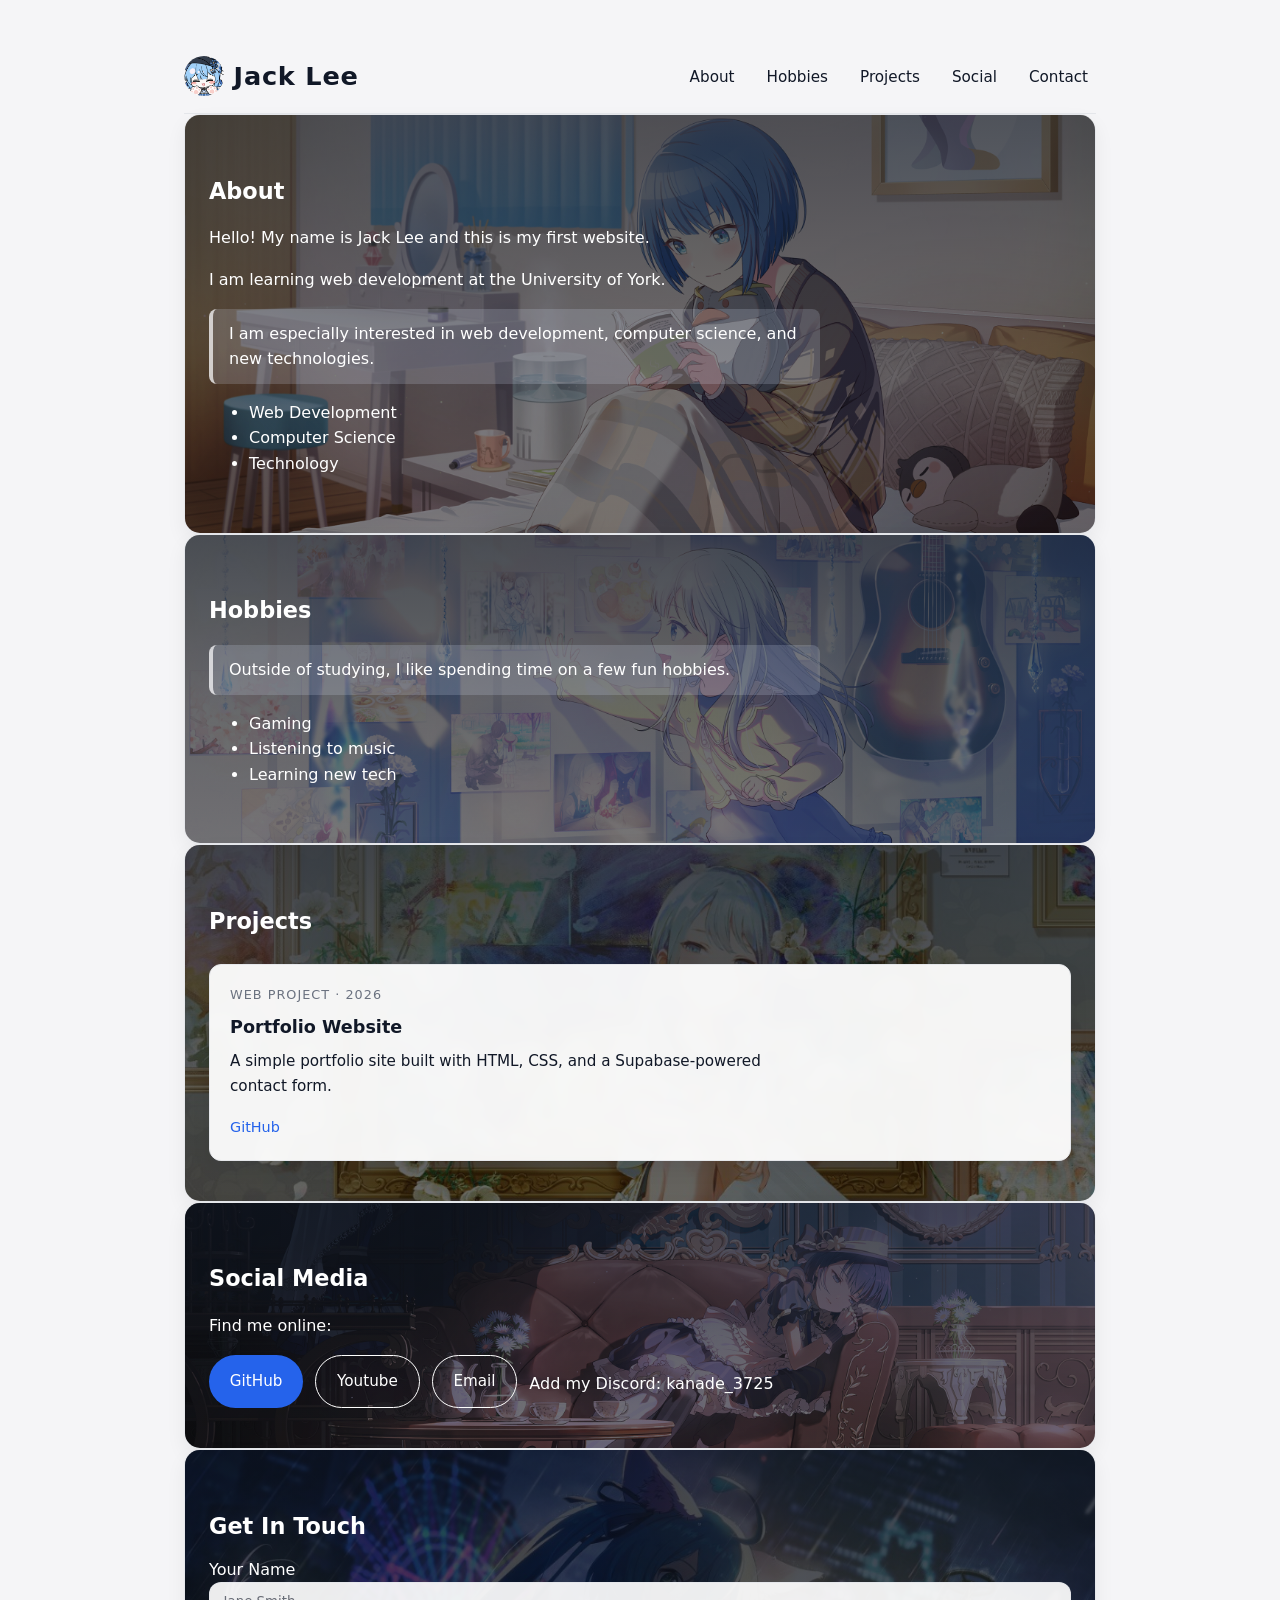
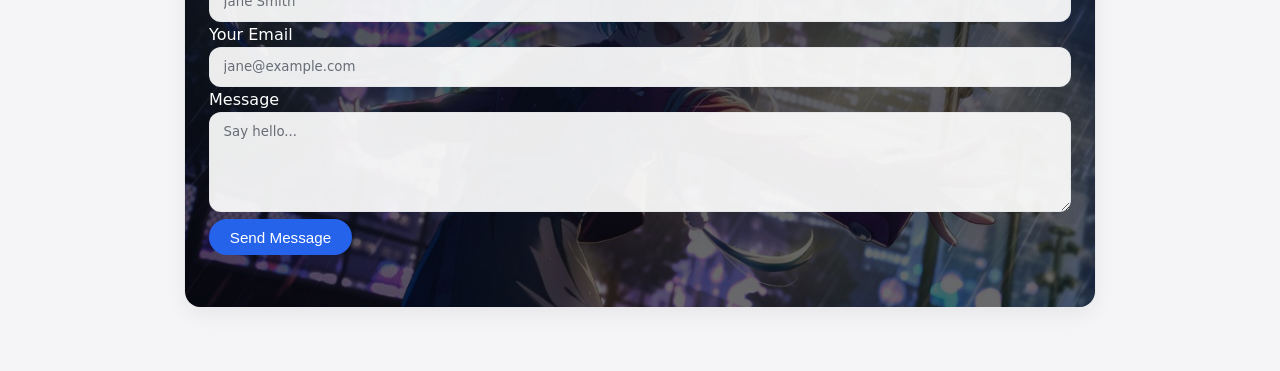
==== index.html @ 997be336 "Update social media links in index.html" ====
<!DOCTYPE html>
<html lang="en">
  <head>
    <meta charset="UTF-8">
    <meta name="viewport" content="width=device-width, initial-scale=1.0">
    <title>My First Website</title>
    <link rel="stylesheet" href="styles.css">
  </head>
  <body>
    <div class="page-wrap">
      <header>
        <div class="site-title">
          <img class="site-icon" src="assets/icon.gif" alt="" aria-hidden="true" />
          <span>Jack Lee</span>
        </div>
        <nav>
          <ul>
            <li><a href="#about">About</a></li>
            <li><a href="#hobbies">Hobbies</a></li>
            <li><a href="#projects">Projects</a></li>
            <li><a href="#social">Social</a></li>
            <li><a href="#contact">Contact</a></li>
          </ul>
        </nav>
      </header>

      <main>
        <section id="about" class="section-bg" style="--section-bg-image: url('assets/haru.png');">
          <h2>About</h2>
          <p>Hello! My name is Jack Lee and this is my first website.</p>
          <p>I am learning web development at the University of York.</p>
          <p class="highlight">
            I am especially interested in web development, computer science, and new
            technologies.
          </p>
          <ul>
            <li>Web Development</li>
            <li>Computer Science</li>
            <li>Technology</li>
          </ul>
        </section>

        <section
          id="hobbies"
          class="section-bg"
          style="--section-bg-image: url('assets/kanade2.png'); --section-bg-brightness: 0.5; --section-overlay-opacity: 0.9;"
        >
          <h2>Hobbies</h2>
          <p class="highlight">Outside of studying, I like spending time on a few fun hobbies.</p>
          <ul>
            <li>Gaming</li>
            <li>Listening to music</li>
            <li>Learning new tech</li>
          </ul>
        </section>

        <section
          id="projects"
          class="section-bg"
          style="--section-bg-image: url('assets/kanade.png'); --section-bg-brightness: 0.45; --section-overlay-opacity: 0.95;"
        >
          <h2>Projects</h2>
          <div class="projects-grid">
            <article class="project-card">
              <div class="project-meta">Web Project · 2026</div>
              <h3>Portfolio Website</h3>
              <p>A simple portfolio site built with HTML, CSS, and a Supabase-powered contact form.</p>
              <div class="project-links">
                <a href="https://github.com/" target="_blank" rel="noopener noreferrer">GitHub</a>
              </div>
            </article>
          </div>
        </section>

        <section
          id="social"
          class="section-bg"
          style="--section-bg-image: url('assets/haru2.png'); --section-bg-brightness: 0.5; --section-overlay-opacity: 0.92;"
        >
          <h2>Social Media</h2>
          <p>Find me online:</p>
          <div class="social-links">
            <a class="button" href="https://github.com/j0k3rl1f3" target="_blank" rel="noopener noreferrer">GitHub</a>
            <a class="button button-outline" href="https://www.youtube.com/@knd_3725" target="_blank" rel="noopener noreferrer">Youtube</a>
            <a class="button button-outline" href="pxjamigo@gmail.com">Email</a>
            <p>Add my Discord: kanade_3725</p>
          </div>
        </section>

        <section
          id="contact"
          class="section-bg"
          style="--section-bg-image: url('assets/miku.png'); --section-bg-brightness: 0.45; --section-overlay-opacity: 0.95;"
        >
          <h2>Get In Touch</h2>
          <form id="contact-form">
            <div>
              <label for="name">Your Name</label>
              <input
                type="text"
                id="name"
                name="name"
                required
                placeholder="Jane Smith"
              />
            </div>
            <div>
              <label for="email">Your Email</label>
              <input
                type="email"
                id="email"
                name="email"
                required
                placeholder="jane@example.com"
              />
            </div>
            <div>
              <label for="message">Message</label>
              <textarea
                id="message"
                name="message"
                required
                placeholder="Say hello..."
                rows="5"
              ></textarea>
            </div>
            <button type="submit" id="submit-btn" class="button">Send Message</button>
            <p id="form-status"></p>
          </form>
        </section>
      </main>
    </div>

    <script>
  // ── Supabase config ─────────────────────────────────────────────
  // Replace these two values with YOUR project URL and anon key
  const SUPABASE_URL  = "https://qmfwuvzpkdtvdikavcmo.supabase.co";
  const SUPABASE_ANON = "eyJhbGciOiJIUzI1NiIsInR5cCI6IkpXVCJ9.eyJpc3MiOiJzdXBhYmFzZSIsInJlZiI6InFtZnd1dnpwa2R0dmRpa2F2Y21vIiwicm9sZSI6ImFub24iLCJpYXQiOjE3NzMwNjUxMDQsImV4cCI6MjA4ODY0MTEwNH0.dmQO3vud6X8jx8vYKOpXCdBnJKiiyB5CDtSCe9odY6E";
 
  // ── Form submission handler ──────────────────────────────────────
  document.getElementById("contact-form")
    .addEventListener("submit", async function (event) {
 
      // Prevent the default browser form submission (page reload)
      event.preventDefault();
 
      // Grab the form values
      const name    = document.getElementById("name").value.trim();
      const email   = document.getElementById("email").value.trim();
      const message = document.getElementById("message").value.trim();
      const btn     = document.getElementById("submit-btn");
      const status  = document.getElementById("form-status");
 
      // Disable the button while we send (prevents double-submit)
      btn.disabled = true;
      btn.textContent = "Sending...";
      status.textContent = "";
 
      try {
        // Call the Supabase REST API to insert a row
        const response = await fetch(
          `${SUPABASE_URL}/rest/v1/contact_messages`,
          {
            method: "POST",
            headers: {
              "Content-Type": "application/json",
              "apikey":        SUPABASE_ANON,
              "Authorization": `Bearer ${SUPABASE_ANON}`,
              "Prefer":        "return=minimal"
            },
            body: JSON.stringify({ name, email, message })
          }
        );
 
        if (response.ok) {
          // Success — show confirmation and reset the form
          status.textContent = "✓ Message sent! I will be in touch soon.";
          status.style.color = "#1A7A4A";
          event.target.reset();
        } else {
          // Supabase returned an error — log it for debugging
          const err = await response.json();
          console.error("Supabase error:", err);
          status.textContent = "Something went wrong. Please try again.";
          status.style.color = "#DC2626";
        }
 
      } catch (networkError) {
        // Network/connectivity problem
        console.error("Network error:", networkError);
        status.textContent = "Could not connect. Check your internet connection.";
        status.style.color = "#DC2626";
      } finally {
        // Always re-enable the button
        btn.disabled = false;
        btn.textContent = "Send Message";
      }
    });
    </script>
  </body>
</html>
---- styles.css ----
:root {
  --bg: #f5f5f7; /* page background */
  --text: #111827; /* main body text */
  --accent: #2563eb; /* buttons, links, borders */
  --accent-soft: #dbeafe; /* subtle panel background */
  --font-base: system-ui, -apple-system, BlinkMacSystemFont,
  "Segoe UI", sans-serif;
}
html {
  scroll-behavior: smooth;
}
* {
  box-sizing: border-box;
}
body {
  margin: 0;
  padding: 0;
  font-family: var(--font-base);
  color: var(--text);
  background: var(--bg);
  line-height: 1.6;
}
.hero {
  position: relative;
  margin: 0 -1.5rem 2.5rem;
  border-radius: 1rem;
  overflow: hidden;
  min-height: 260px;
  color: #ffffff;
}

.hero::before {
  content: "";
  position: absolute;
  inset: 0;
  background-image: url("assets/c__Users_jackw_OneDrive_Documents_IYO_knd3725_card_normal.png");
  background-size: cover;
  background-position: center;
  filter: brightness(0.55);
}

.hero-inner {
  position: relative;
  padding: 2.5rem 2rem;
  max-width: 520px;
}

.hero-title {
  font-size: 1.9rem;
  margin: 0 0 0.5rem;
}

.hero-subtitle {
  margin: 0 0 1.25rem;
  font-size: 1rem;
  opacity: 0.95;
}

.hero-actions {
  display: flex;
  flex-wrap: wrap;
  gap: 0.75rem;
}
.page-wrap {
  max-width: 960px;
  margin: 0 auto;
  padding: 2rem 1.5rem 4rem;
}
header {
  padding: 1.5rem 0 1rem;
  display: flex;
  justify-content: space-between;
  align-items: center;
  border-bottom: 1px solid #e5e7eb;
}
.site-title {
  display: flex;
  align-items: center;
  gap: 0.6rem;
  font-size: 1.6rem;
  font-weight: 700;
  letter-spacing: 0.03em;
}

.site-icon {
  width: 40px;
  height: 40px;
  border-radius: 999px;
  object-fit: cover;
  flex: 0 0 auto;
}
nav ul {
  list-style: none;
  display: flex;
  gap: 1rem;
  margin: 0;
  padding: 0;
}
nav a {
  text-decoration: none;
  color: var(--text);
  font-size: 0.95rem;
  padding: 0.25rem 0.5rem;
  border-radius: 999px;
  transition: background 0.2s, color 0.2s;
}
nav a:hover,
nav a:focus {
  background: var(--accent-soft);
  color: var(--accent);
}

section {
  padding: 2.5rem 0;
  border-bottom: 1px solid #e5e7eb;
}

section[id] {
  scroll-margin-top: 1.25rem;
}

section:last-of-type {
  border-bottom: none;
}

/* Section background blocks (one image per section) */
.section-bg {
  position: relative;
  border-radius: 1rem;
  overflow: hidden;
  padding: 2.5rem 1.5rem;
  background: #ffffff;
  border: 1px solid #e5e7eb;
  box-shadow: 0 8px 20px rgba(15, 23, 42, 0.06);
}

.section-bg::before {
  content: "";
  position: absolute;
  inset: 0;
  background-image: var(--section-bg-image, none);
  background-size: cover;
  background-position: center;
  filter: brightness(var(--section-bg-brightness, 0.55));
  transform: scale(1.02);
}

.section-bg::after {
  content: "";
  position: absolute;
  inset: 0;
  background: linear-gradient(
    180deg,
    rgba(17, 24, 39, 0.55) 0%,
    rgba(17, 24, 39, 0.25) 55%,
    rgba(17, 24, 39, 0.1) 100%
  );
  opacity: var(--section-overlay-opacity, 0.9);
}

.section-bg > * {
  position: relative;
  z-index: 1;
}

.section-bg h2,
.section-bg p,
.section-bg li,
.section-bg label {
  color: #ffffff;
}

.section-bg input,
.section-bg textarea {
  width: 100%;
  padding: 0.7rem 0.85rem;
  border-radius: 0.75rem;
  border: 1px solid rgba(229, 231, 235, 0.9);
  background: rgba(255, 255, 255, 0.92);
  color: var(--text);
  font-family: inherit;
}

.section-bg textarea {
  resize: vertical;
}

.section-bg input::placeholder,
.section-bg textarea::placeholder {
  color: rgba(17, 24, 39, 0.6);
}

.section-bg #form-status {
  margin-top: 0.75rem;
}

.section-bg .highlight {
  background: rgba(219, 234, 254, 0.18);
  border-left-color: rgba(255, 255, 255, 0.7);
}

.section-bg .project-card,
.section-bg .project-card h3,
.section-bg .project-card p,
.section-bg .project-card li {
  color: var(--text);
}

.section-bg .project-card {
  background: rgba(255, 255, 255, 0.95);
  backdrop-filter: blur(6px);
}

.section-bg .project-card .project-meta {
  color: #6b7280;
}

.section-bg .project-card .project-links a {
  color: var(--accent);
}

.button.button-outline {
  background: transparent;
  border: 1px solid currentColor;
  color: #ffffff;
  box-shadow: none;
}

.button.button-outline:hover,
.button.button-outline:focus-visible {
  background: rgba(255, 255, 255, 0.12);
  box-shadow: none;
}

.social-links {
  display: flex;
  flex-wrap: wrap;
  gap: 0.75rem;
  margin-top: 1rem;
}

section h2 {
  font-size: 1.4rem;
  margin-bottom: 0.75rem;
}

section p {
  max-width: 60ch;
  margin-bottom: 0.75rem;
}

.highlight {
  background: var(--accent-soft);
  border-left: 4px solid var(--accent);
  padding: 0.75rem 1rem;
  border-radius: 0.5rem;
  margin-top: 1rem;
}

.projects-grid {
  display: grid;
  grid-template-columns: repeat(auto-fit, minmax(260px, 1fr));
  gap: 1.5rem;
  margin-top: 1.5rem;
}

.project-card {
  background: #ffffff;
  border-radius: 0.75rem;
  padding: 1.25rem;
  box-shadow: 0 8px 20px rgba(15, 23, 42, 0.06);
  border: 1px solid #e5e7eb;
  display: flex;
  flex-direction: column;
  gap: 0.5rem;
}

.project-card h3 {
  margin: 0;
  font-size: 1.1rem;
}

.project-card p {
  margin: 0;
  font-size: 0.95rem;
}

.project-meta {
  font-size: 0.8rem;
  text-transform: uppercase;
  letter-spacing: 0.08em;
  color: #6b7280;
}

.project-links {
  margin-top: 0.5rem;
}

.project-links a {
  font-size: 0.9rem;
  color: var(--accent);
  text-decoration: none;
  margin-right: 0.75rem;
}

.project-links a:hover {
  text-decoration: underline;
}

.button {
  display: inline-flex;
  align-items: center;
  justify-content: center;
  padding: 0.6rem 1.3rem;
  border-radius: 999px;
  background: var(--accent);
  color: #ffffff;
  font-size: 0.95rem;
  font-weight: 500;
  text-decoration: none;
  border: none;
  cursor: pointer;
  transition: background 0.2s, box-shadow 0.2s, transform 0.1s;
}

.button:hover,
.button:focus-visible {
  background: #1d4ed8;
  box-shadow: 0 8px 16px rgba(37, 99, 235, 0.35);
  transform: translateY(-1px);
}

.button:active {
  transform: translateY(0);
  box-shadow: none;
}
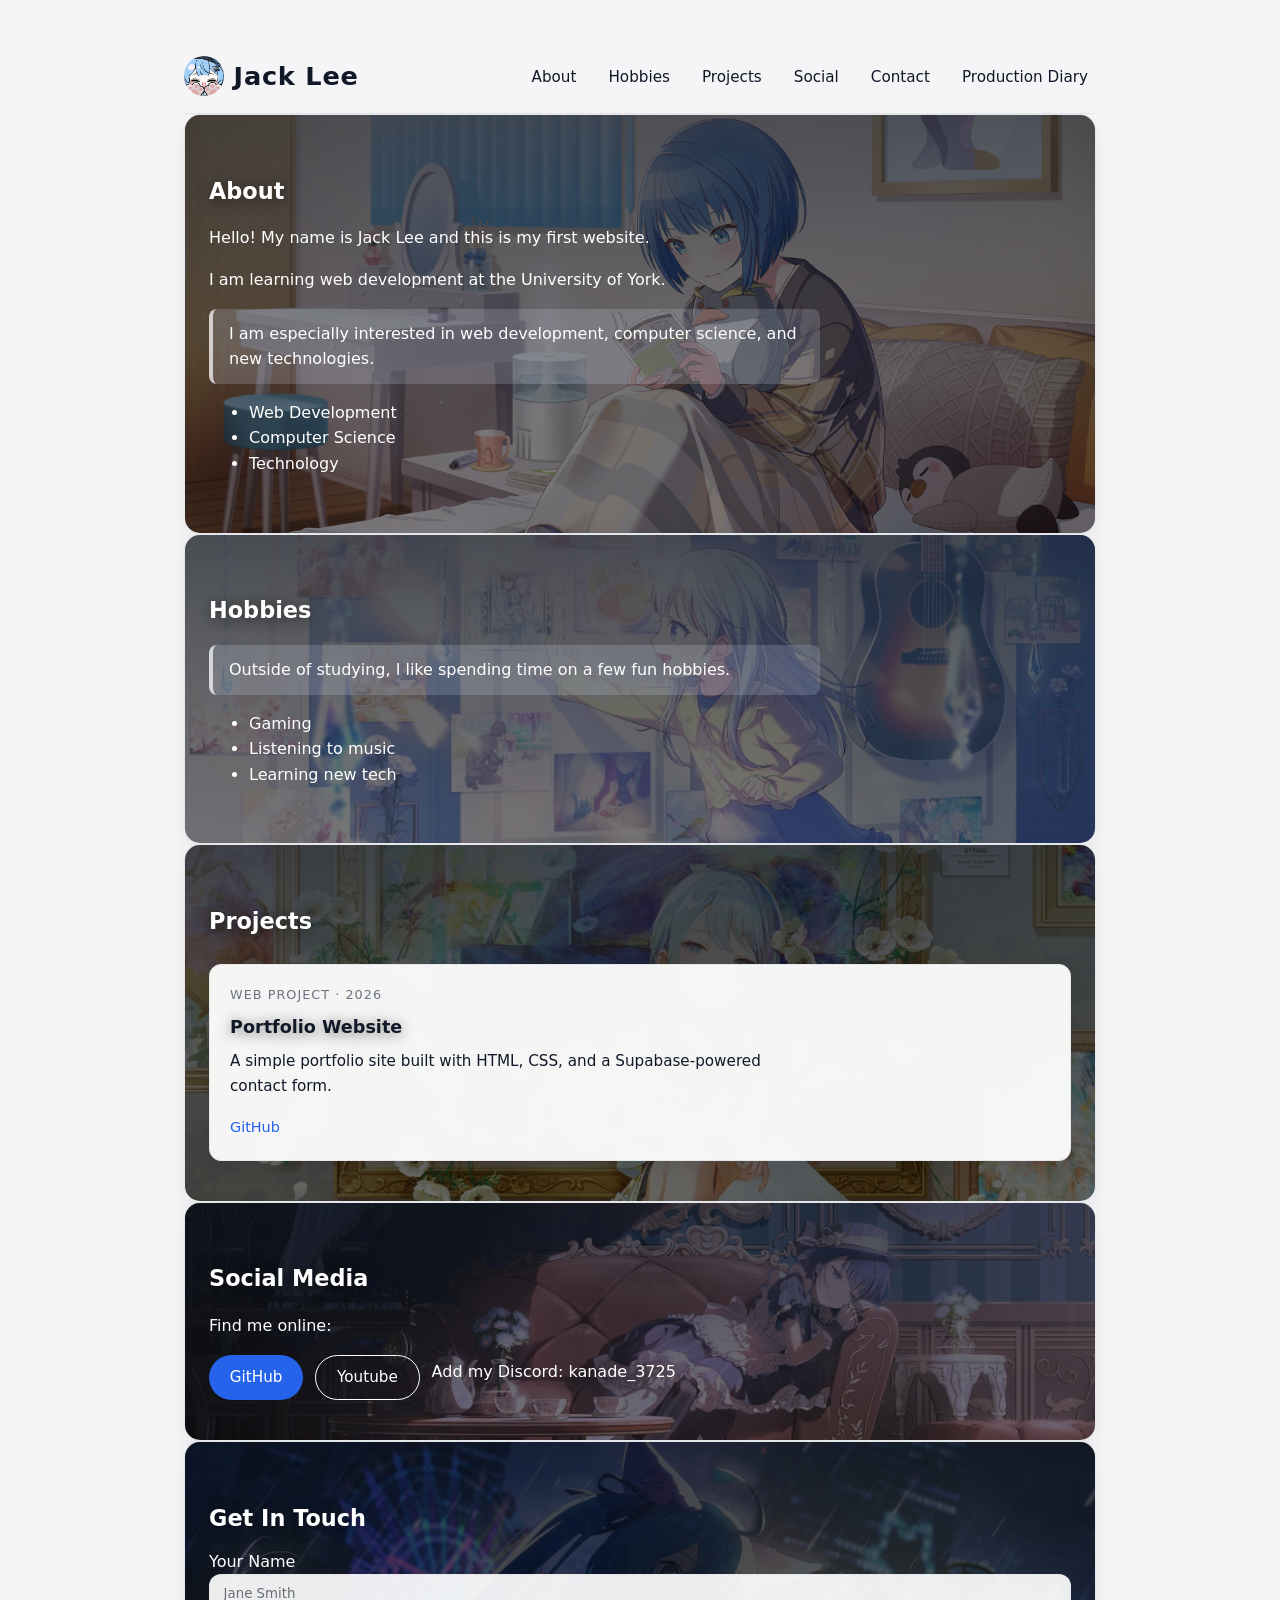
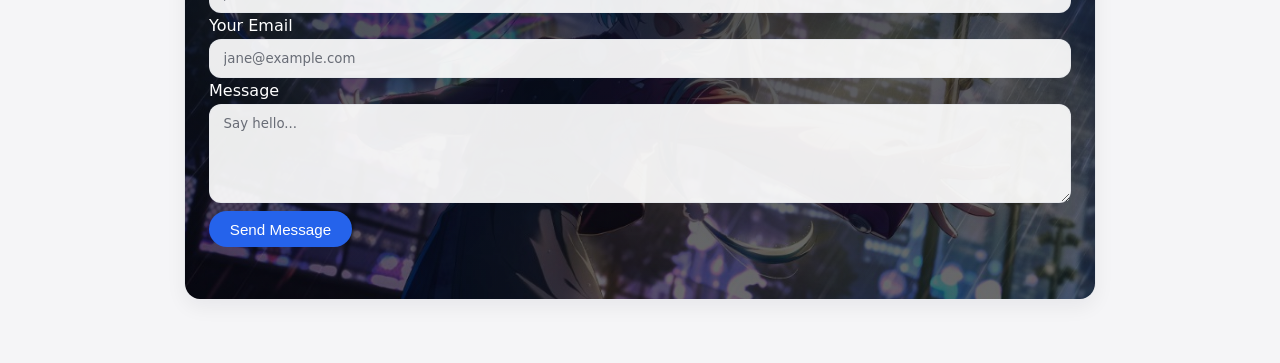
==== commit 28665266: "added production diary updated code along" ====
--- a/index.html
+++ b/index.html
@@ -20,6 +20,7 @@
             <li><a href="#projects">Projects</a></li>
             <li><a href="#social">Social</a></li>
             <li><a href="#contact">Contact</a></li>
+            <li><a href="production-diary.html">Production Diary</a></li>
           </ul>
         </nav>
       </header>
@@ -82,8 +83,7 @@
           <div class="social-links">
             <a class="button" href="https://github.com/j0k3rl1f3" target="_blank" rel="noopener noreferrer">GitHub</a>
             <a class="button button-outline" href="https://www.youtube.com/@knd_3725" target="_blank" rel="noopener noreferrer">Youtube</a>
-            <a class="button button-outline" href="pxjamigo@gmail.com">Email</a>
-            <p>Add my Discord: kanade_3725</p>
+            <p class="social-note">Add my Discord: kanade_3725</p>
           </div>
         </section>
 
--- a/styles.css
+++ b/styles.css
@@ -164,10 +164,16 @@
 }
 
 .section-bg h2,
+.section-bg h3,
 .section-bg p,
 .section-bg li,
 .section-bg label {
   color: #ffffff;
+}
+
+.section-bg h2,
+.section-bg h3 {
+  text-shadow: 0 2px 14px rgba(0, 0, 0, 0.55);
 }
 
 .section-bg input,
@@ -237,6 +243,11 @@
   flex-wrap: wrap;
   gap: 0.75rem;
   margin-top: 1rem;
+}
+
+.social-note {
+  flex: 0 0 100%;
+  margin: 0.25rem 0 0;
 }
 
 section h2 {
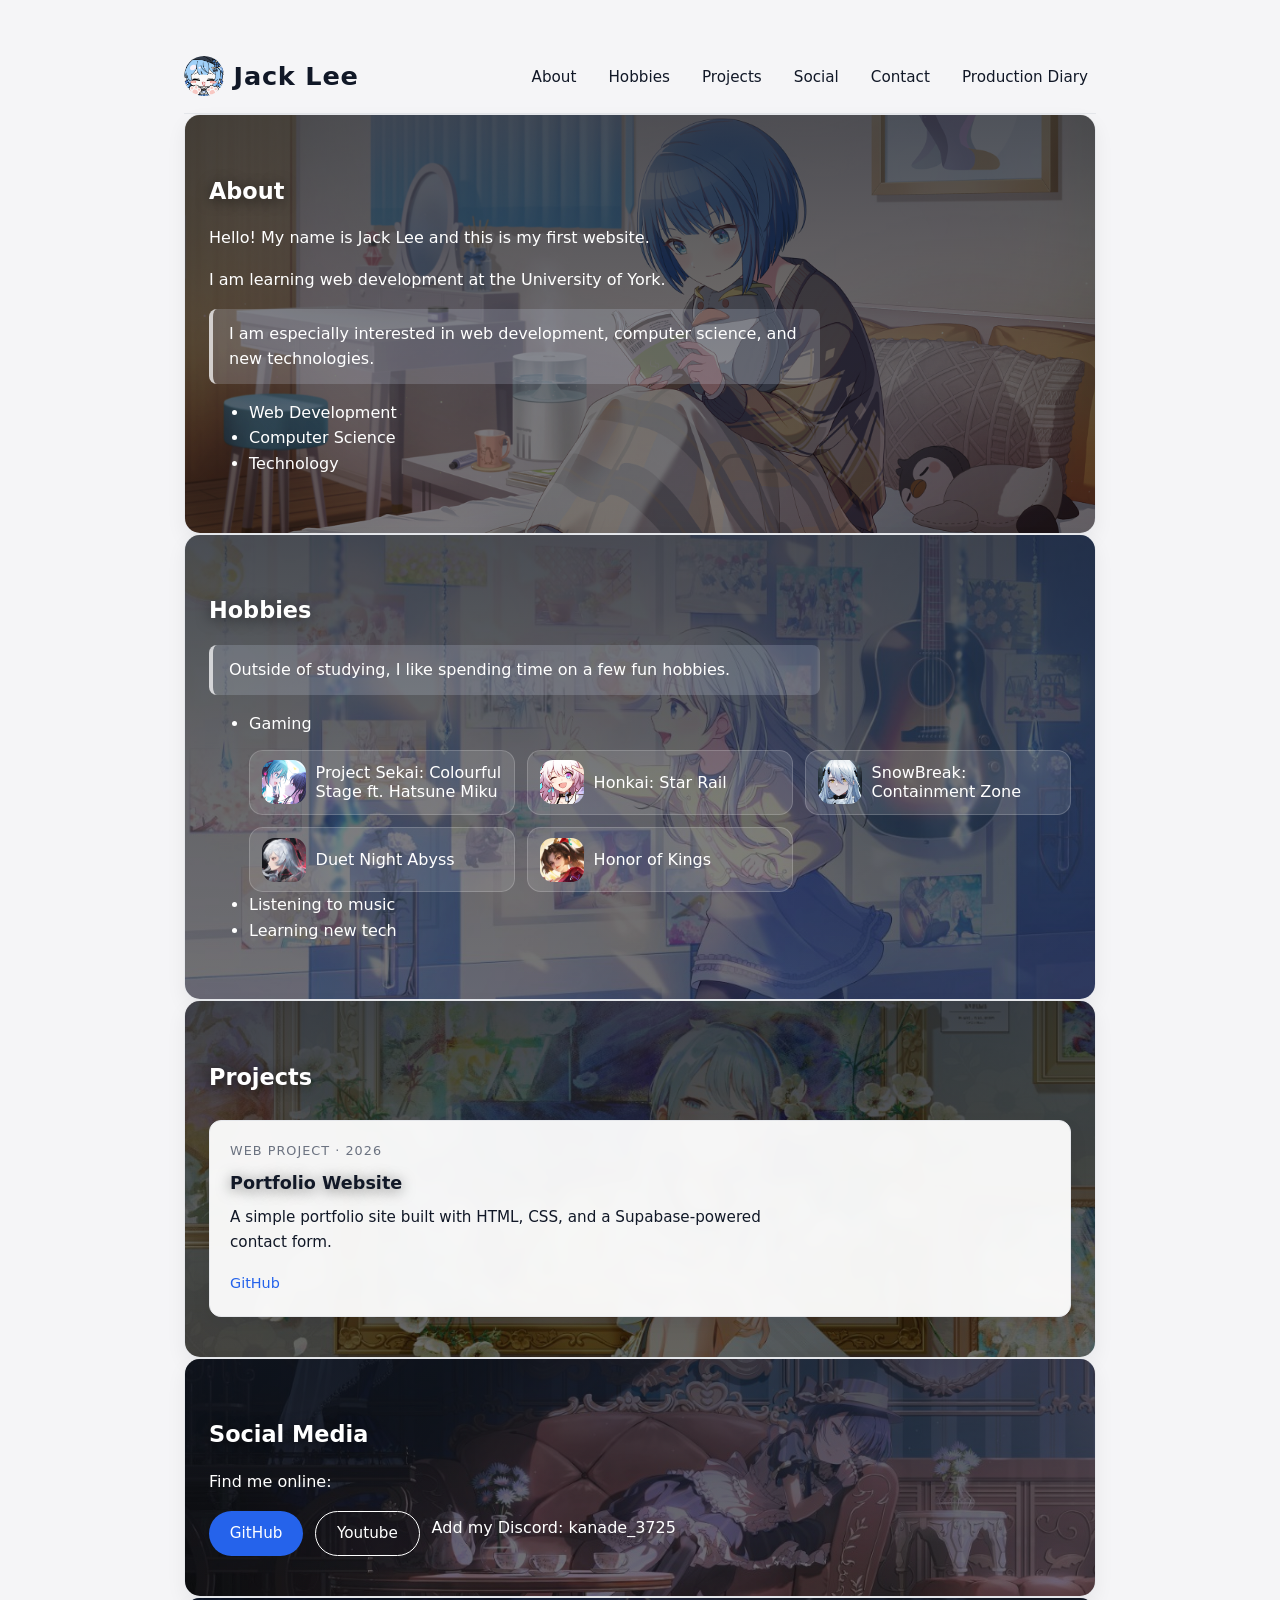
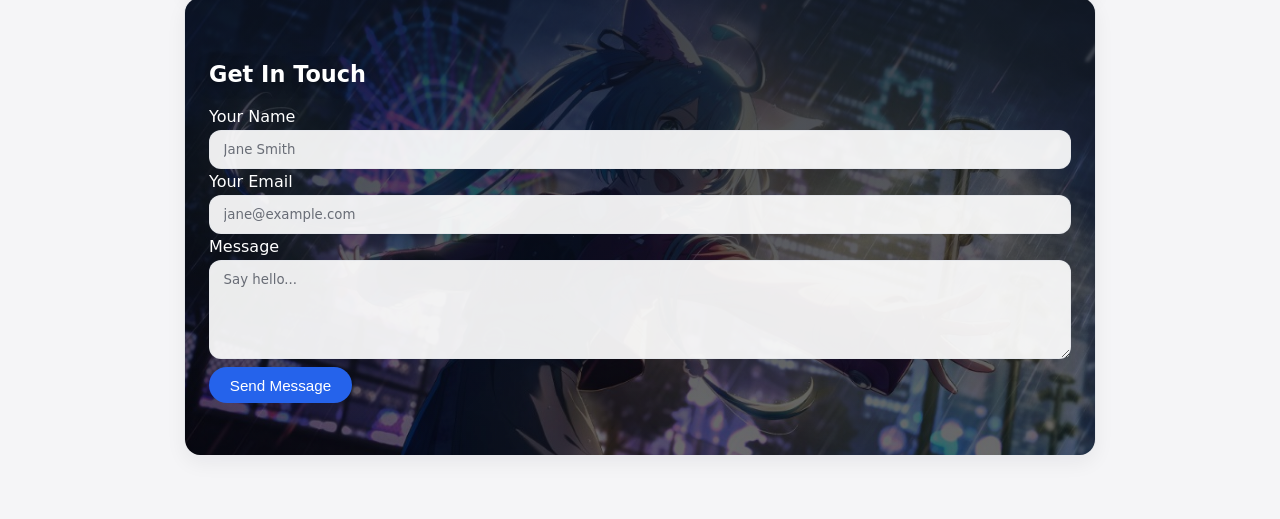
==== commit 41daac7b: "updated hobbies-gaming" ====
--- a/index.html
+++ b/index.html
@@ -49,7 +49,31 @@
           <h2>Hobbies</h2>
           <p class="highlight">Outside of studying, I like spending time on a few fun hobbies.</p>
           <ul>
-            <li>Gaming</li>
+            <li>
+              Gaming
+              <ul class="game-list">
+                <li>
+                  <img src="assets/pj_sekai.png" alt="" aria-hidden="true" />
+                  <span>Project Sekai: Colourful Stage ft. Hatsune Miku</span>
+                </li>
+                <li>
+                  <img src="assets/hsr.png" alt="" aria-hidden="true" />
+                  <span>Honkai: Star Rail</span>
+                </li>
+                <li>
+                  <img src="assets/snowbreak.jpg" alt="" aria-hidden="true" />
+                  <span>SnowBreak: Containment Zone</span>
+                </li>
+                <li>
+                  <img src="assets/dna.jpg" alt="" aria-hidden="true" />
+                  <span>Duet Night Abyss</span>
+                </li>
+                <li>
+                  <img src="assets/honor_of_kings.jpg" alt="" aria-hidden="true" />
+                  <span>Honor of Kings</span>
+                </li>
+              </ul>
+            </li>
             <li>Listening to music</li>
             <li>Learning new tech</li>
           </ul>
--- a/styles.css
+++ b/styles.css
@@ -33,7 +33,7 @@
   content: "";
   position: absolute;
   inset: 0;
-  background-image: url("assets/c__Users_jackw_OneDrive_Documents_IYO_knd3725_card_normal.png");
+  background-image: url("assets/haru.png");
   background-size: cover;
   background-position: center;
   filter: brightness(0.55);
@@ -141,8 +141,10 @@
   background-image: var(--section-bg-image, none);
   background-size: cover;
   background-position: center;
+  background-repeat: no-repeat;
   filter: brightness(var(--section-bg-brightness, 0.55));
-  transform: scale(1.02);
+  transform-origin: center;
+  transform: rotate(var(--section-bg-rotate, 0deg)) scale(var(--section-bg-scale, 1.02));
 }
 
 .section-bg::after {
@@ -168,7 +170,7 @@
 .section-bg p,
 .section-bg li,
 .section-bg label {
-  color: #ffffff;
+  color: var(--section-fg, #ffffff);
 }
 
 .section-bg h2,
@@ -201,8 +203,8 @@
 }
 
 .section-bg .highlight {
-  background: rgba(219, 234, 254, 0.18);
-  border-left-color: rgba(255, 255, 255, 0.7);
+  background: var(--section-highlight-bg, rgba(219, 234, 254, 0.18));
+  border-left-color: var(--section-highlight-border, rgba(255, 255, 255, 0.7));
 }
 
 .section-bg .project-card,
@@ -248,6 +250,37 @@
 .social-note {
   flex: 0 0 100%;
   margin: 0.25rem 0 0;
+}
+
+.game-list {
+  list-style: none;
+  margin: 0.85rem 0 0;
+  padding: 0;
+  display: grid;
+  grid-template-columns: repeat(auto-fit, minmax(220px, 1fr));
+  gap: 0.75rem;
+}
+
+.game-list li {
+  display: flex;
+  align-items: center;
+  gap: 0.6rem;
+  padding: 0.6rem 0.75rem;
+  border-radius: 0.85rem;
+  background: rgba(255, 255, 255, 0.12);
+  border: 1px solid rgba(255, 255, 255, 0.18);
+}
+
+.game-list img {
+  width: 44px;
+  height: 44px;
+  border-radius: 0.8rem;
+  object-fit: cover;
+  flex: 0 0 auto;
+}
+
+.game-list span {
+  line-height: 1.2;
 }
 
 section h2 {
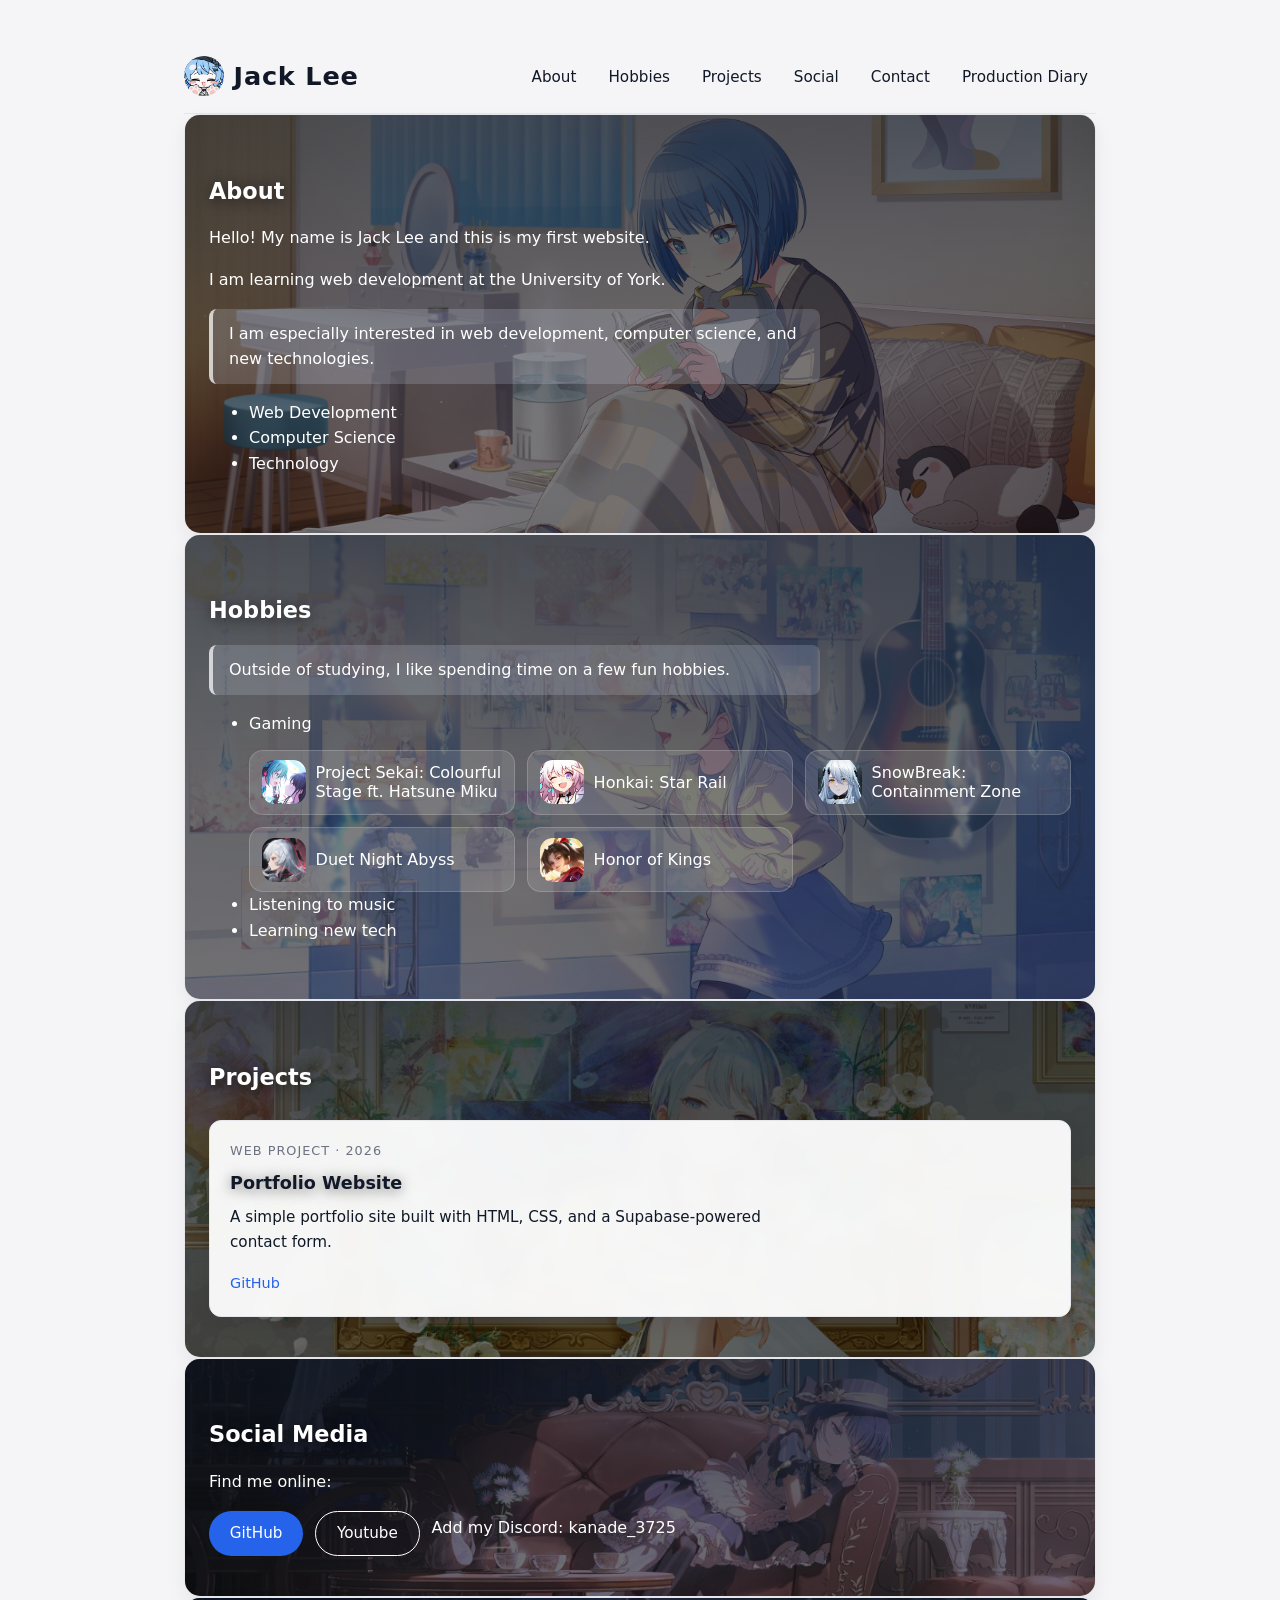
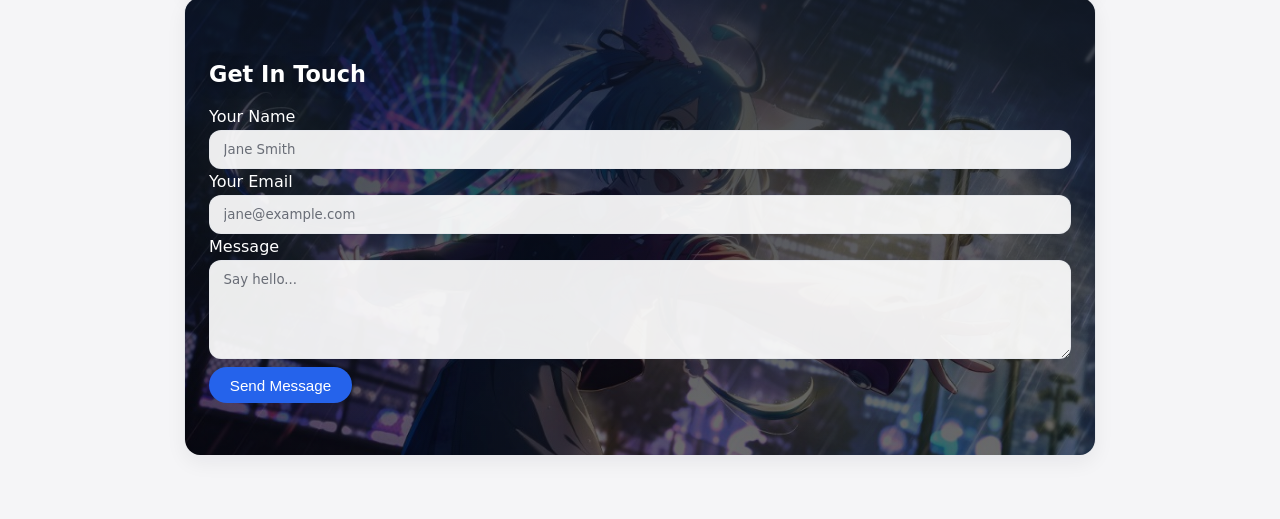
==== commit 86c45d79: "added a way to go back to top" ====
--- a/index.html
+++ b/index.html
@@ -6,7 +6,7 @@
     <title>My First Website</title>
     <link rel="stylesheet" href="styles.css">
   </head>
-  <body>
+  <body id="top">
     <div class="page-wrap">
       <header>
         <div class="site-title">
@@ -155,6 +155,8 @@
       </main>
     </div>
 
+    <a class="back-to-top button" href="#top" aria-label="Back to top">Top</a>
+
     <script>
   // ── Supabase config ─────────────────────────────────────────────
   // Replace these two values with YOUR project URL and anon key
@@ -220,6 +222,23 @@
         btn.textContent = "Send Message";
       }
     });
+
+  // ── Back to top (show after Hobbies) ─────────────────────────────
+  (function () {
+    const btn = document.querySelector(".back-to-top");
+    const hobbies = document.getElementById("hobbies");
+    if (!btn || !hobbies) return;
+
+    function update() {
+      const threshold = hobbies.getBoundingClientRect().top + window.scrollY;
+      const shouldShow = window.scrollY >= threshold - 80;
+      btn.classList.toggle("is-visible", shouldShow);
+    }
+
+    window.addEventListener("scroll", update, { passive: true });
+    window.addEventListener("resize", update);
+    update();
+  })();
     </script>
   </body>
 </html>
--- a/styles.css
+++ b/styles.css
@@ -378,3 +378,21 @@
   transform: translateY(0);
   box-shadow: none;
 }
+
+.back-to-top {
+  position: fixed;
+  right: 1.25rem;
+  bottom: 1.25rem;
+  z-index: 50;
+  padding: 0.55rem 1.05rem;
+  opacity: 0;
+  pointer-events: none;
+  transform: translateY(8px);
+  transition: opacity 0.2s, transform 0.2s, background 0.2s, box-shadow 0.2s;
+}
+
+.back-to-top.is-visible {
+  opacity: 1;
+  pointer-events: auto;
+  transform: translateY(0);
+}
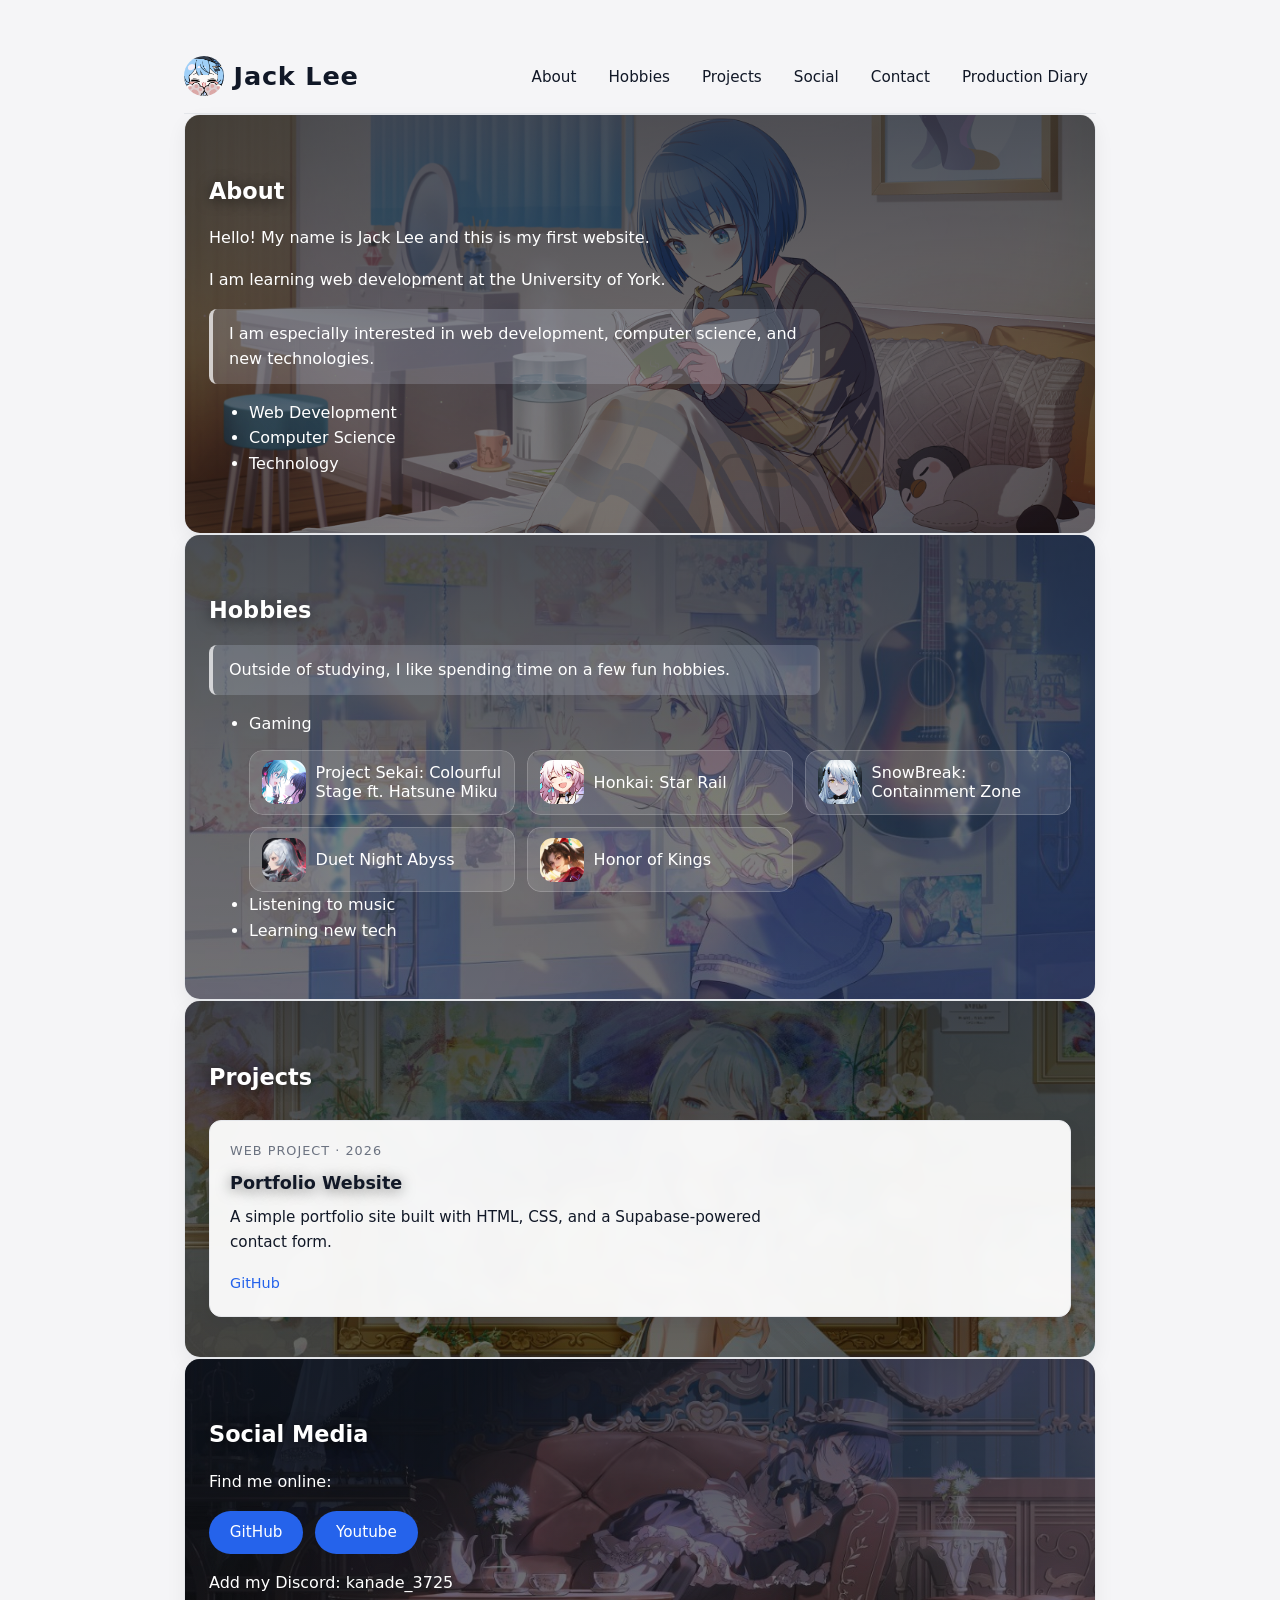
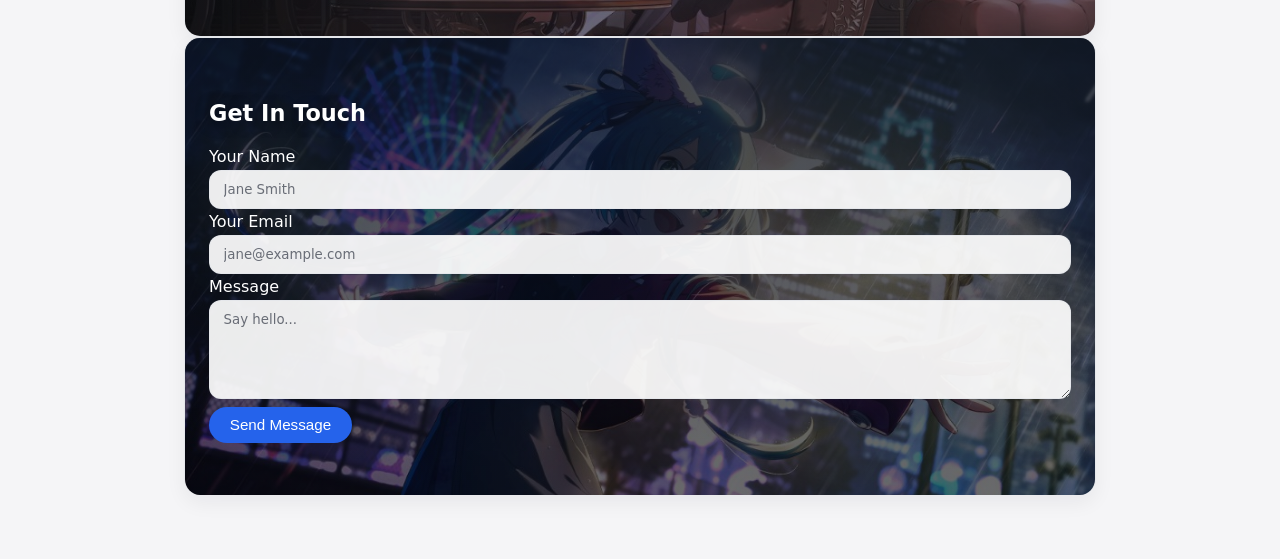
==== commit 741f7630: "updated social media configs and links" ====
--- a/index.html
+++ b/index.html
@@ -53,24 +53,34 @@
               Gaming
               <ul class="game-list">
                 <li>
-                  <img src="assets/pj_sekai.png" alt="" aria-hidden="true" />
-                  <span>Project Sekai: Colourful Stage ft. Hatsune Miku</span>
-                </li>
-                <li>
-                  <img src="assets/hsr.png" alt="" aria-hidden="true" />
-                  <span>Honkai: Star Rail</span>
-                </li>
-                <li>
-                  <img src="assets/snowbreak.jpg" alt="" aria-hidden="true" />
-                  <span>SnowBreak: Containment Zone</span>
-                </li>
-                <li>
-                  <img src="assets/dna.jpg" alt="" aria-hidden="true" />
-                  <span>Duet Night Abyss</span>
-                </li>
-                <li>
-                  <img src="assets/honor_of_kings.jpg" alt="" aria-hidden="true" />
-                  <span>Honor of Kings</span>
+                  <a href="https://colorfulstage.com" target="_blank" rel="noopener noreferrer">
+                    <img src="assets/pj_sekai.png" alt="" aria-hidden="true" />
+                    <span>Project Sekai: Colourful Stage ft. Hatsune Miku</span>
+                  </a>
+                </li>
+                <li>
+                  <a href="https://hsr.hoyoverse.com/en-us/" target="_blank" rel="noopener noreferrer">
+                    <img src="assets/hsr.png" alt="" aria-hidden="true" />
+                    <span>Honkai: Star Rail</span>
+                  </a>
+                </li>
+                <li>
+                  <a href="https://snowbreak.amazingseasun.com/en/index.html#/" target="_blank" rel="noopener noreferrer">
+                    <img src="assets/snowbreak.jpg" alt="" aria-hidden="true" />
+                    <span>SnowBreak: Containment Zone</span>
+                  </a>
+                </li>
+                <li>
+                  <a href="https://duetnightabyss.dna-panstudio.com" target="_blank" rel="noopener noreferrer">
+                    <img src="assets/dna.jpg" alt="" aria-hidden="true" />
+                    <span>Duet Night Abyss</span>
+                  </a>
+                </li>
+                <li>
+                  <a href="https://www.honorofkings.com/global-en/" target="_blank" rel="noopener noreferrer">
+                    <img src="assets/honor_of_kings.jpg" alt="" aria-hidden="true" />
+                    <span>Honor of Kings</span>
+                  </a>
                 </li>
               </ul>
             </li>
@@ -91,7 +101,7 @@
               <h3>Portfolio Website</h3>
               <p>A simple portfolio site built with HTML, CSS, and a Supabase-powered contact form.</p>
               <div class="project-links">
-                <a href="https://github.com/" target="_blank" rel="noopener noreferrer">GitHub</a>
+                <a href="https://github.com/j0k3rl1f3/knd3725" target="_blank" rel="noopener noreferrer">GitHub</a>
               </div>
             </article>
           </div>
@@ -106,7 +116,7 @@
           <p>Find me online:</p>
           <div class="social-links">
             <a class="button" href="https://github.com/j0k3rl1f3" target="_blank" rel="noopener noreferrer">GitHub</a>
-            <a class="button button-outline" href="https://www.youtube.com/@knd_3725" target="_blank" rel="noopener noreferrer">Youtube</a>
+            <a class="button" href="https://www.youtube.com/@knd_3725" target="_blank" rel="noopener noreferrer">Youtube</a>
             <p class="social-note">Add my Discord: kanade_3725</p>
           </div>
         </section>
--- a/styles.css
+++ b/styles.css
@@ -249,6 +249,8 @@
 
 .social-note {
   flex: 0 0 100%;
+  width: 100%;
+  max-width: none;
   margin: 0.25rem 0 0;
 }
 
@@ -262,6 +264,12 @@
 }
 
 .game-list li {
+  padding: 0;
+  border-radius: 0.85rem;
+  overflow: hidden;
+}
+
+.game-list a {
   display: flex;
   align-items: center;
   gap: 0.6rem;
@@ -269,6 +277,20 @@
   border-radius: 0.85rem;
   background: rgba(255, 255, 255, 0.12);
   border: 1px solid rgba(255, 255, 255, 0.18);
+  color: inherit;
+  text-decoration: none;
+  transition: background 0.2s, transform 0.1s, border-color 0.2s;
+}
+
+.game-list a:hover,
+.game-list a:focus-visible {
+  background: rgba(255, 255, 255, 0.18);
+  border-color: rgba(255, 255, 255, 0.3);
+  transform: translateY(-1px);
+}
+
+.game-list a:active {
+  transform: translateY(0);
 }
 
 .game-list img {
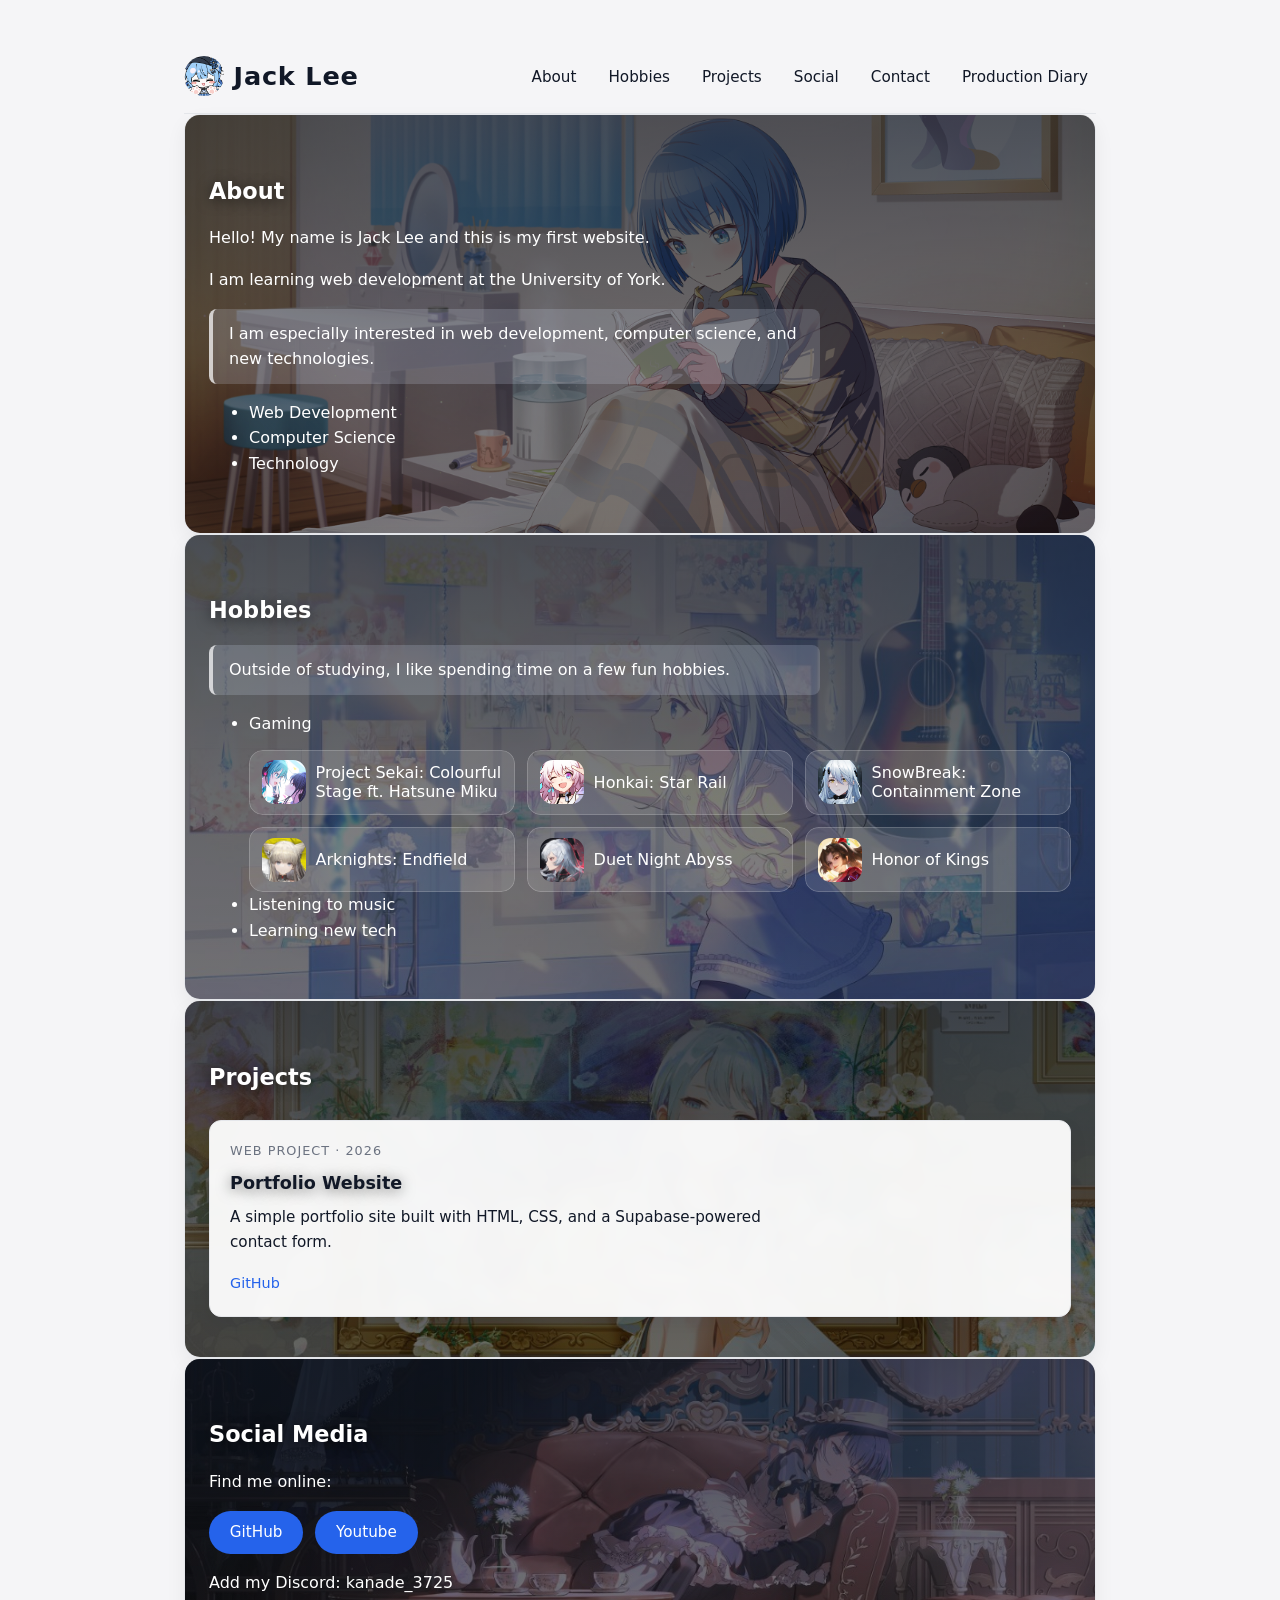
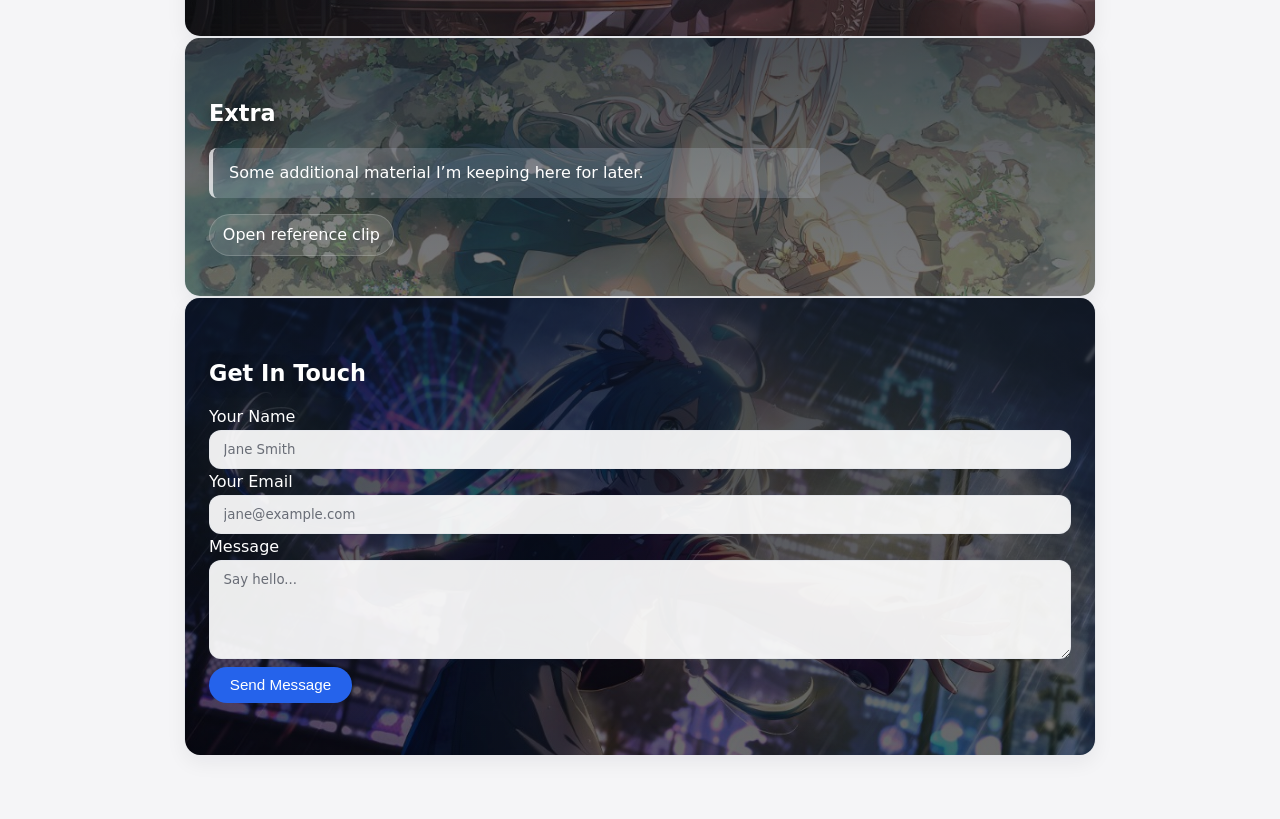
==== commit 4dbe5b0b: "added extra" ====
--- a/index.html
+++ b/index.html
@@ -71,6 +71,12 @@
                   </a>
                 </li>
                 <li>
+                  <a href="https://endfield.gryphline.com/landing/ua/obt?hg_media=google&hg_link_code=5wXMqijS&hg_campaign_id=23483537434&hg_adset_id=197530168048&hg_keyword_id=arknights+endfield&lang=en-us&gad_source=1&gad_campaignid=23483537434&gclid=Cj0KCQjw9-PNBhDfARIsABHN6-3uVmwv_s6zTS-dKdncLlvus1UHES6Fd2krI-kI-cxWixz9gbqrz-AaAgm5EALw_wcB" target="_blank" rel="noopener noreferrer">
+                    <img src="assets/endfield.jpg" alt="" aria-hidden="true" />
+                    <span>Arknights: Endfield</span>
+                  </a>
+                </li>
+                <li>
                   <a href="https://duetnightabyss.dna-panstudio.com" target="_blank" rel="noopener noreferrer">
                     <img src="assets/dna.jpg" alt="" aria-hidden="true" />
                     <span>Duet Night Abyss</span>
@@ -119,6 +125,24 @@
             <a class="button" href="https://www.youtube.com/@knd_3725" target="_blank" rel="noopener noreferrer">Youtube</a>
             <p class="social-note">Add my Discord: kanade_3725</p>
           </div>
+        </section>
+
+        <section
+          id="video"
+          class="section-bg"
+          style="--section-bg-image: url('assets/kanade3.png'); --section-bg-brightness: 0.52; --section-overlay-opacity: 0.92;"
+        >
+          <h2>Extra</h2>
+          <p class="highlight">Some additional material I’m keeping here for later.</p>
+          <details class="video-details">
+            <summary>Open reference clip</summary>
+            <div class="video-embed" aria-label="Embedded video">
+              <video controls preload="metadata" autoplay muted playsinline>
+                <source src="assets/rickroll.mp4" type="video/mp4" />
+                Your browser does not support the video tag.
+              </video>
+            </div>
+          </details>
         </section>
 
         <section
@@ -249,6 +273,38 @@
     window.addEventListener("resize", update);
     update();
   })();
+
+  // ── Auto-play local video when opened ────────────────────────────
+  (function () {
+    const details = document.querySelector(".video-details");
+    if (!details) return;
+
+    const video = details.querySelector("video");
+    if (!video) return;
+
+    function playFromStart() {
+      try {
+        video.currentTime = 0;
+      } catch (_) {}
+      // Autoplay may be blocked unless muted; we already set muted.
+      video.play().catch(() => {});
+    }
+
+    // Try once on load (works if autoplay allowed)
+    playFromStart();
+
+    // Reset to start whenever it's closed/opened again
+    details.addEventListener("toggle", () => {
+      if (details.open) {
+        playFromStart();
+      } else {
+        video.pause();
+        try {
+          video.currentTime = 0;
+        } catch (_) {}
+      }
+    });
+  })();
     </script>
   </body>
 </html>
--- a/styles.css
+++ b/styles.css
@@ -303,6 +303,55 @@
 
 .game-list span {
   line-height: 1.2;
+}
+
+.video-embed {
+  width: 100%;
+  max-width: 900px;
+  aspect-ratio: 16 / 9;
+  border-radius: 1rem;
+  overflow: hidden;
+  border: 1px solid rgba(255, 255, 255, 0.22);
+  background: rgba(0, 0, 0, 0.2);
+}
+
+.video-embed iframe {
+  width: 100%;
+  height: 100%;
+  border: 0;
+  display: block;
+}
+
+.video-embed video {
+  width: 100%;
+  height: 100%;
+  display: block;
+}
+
+.video-details {
+  margin-top: 1rem;
+}
+
+.video-details summary {
+  cursor: pointer;
+  user-select: none;
+  display: inline-flex;
+  align-items: center;
+  gap: 0.5rem;
+  padding: 0.45rem 0.8rem;
+  border-radius: 999px;
+  background: rgba(255, 255, 255, 0.12);
+  border: 1px solid rgba(255, 255, 255, 0.18);
+  color: var(--section-fg, #ffffff);
+}
+
+.video-details[open] summary {
+  background: rgba(255, 255, 255, 0.16);
+  border-color: rgba(255, 255, 255, 0.26);
+}
+
+.video-details .video-embed {
+  margin-top: 0.85rem;
 }
 
 section h2 {
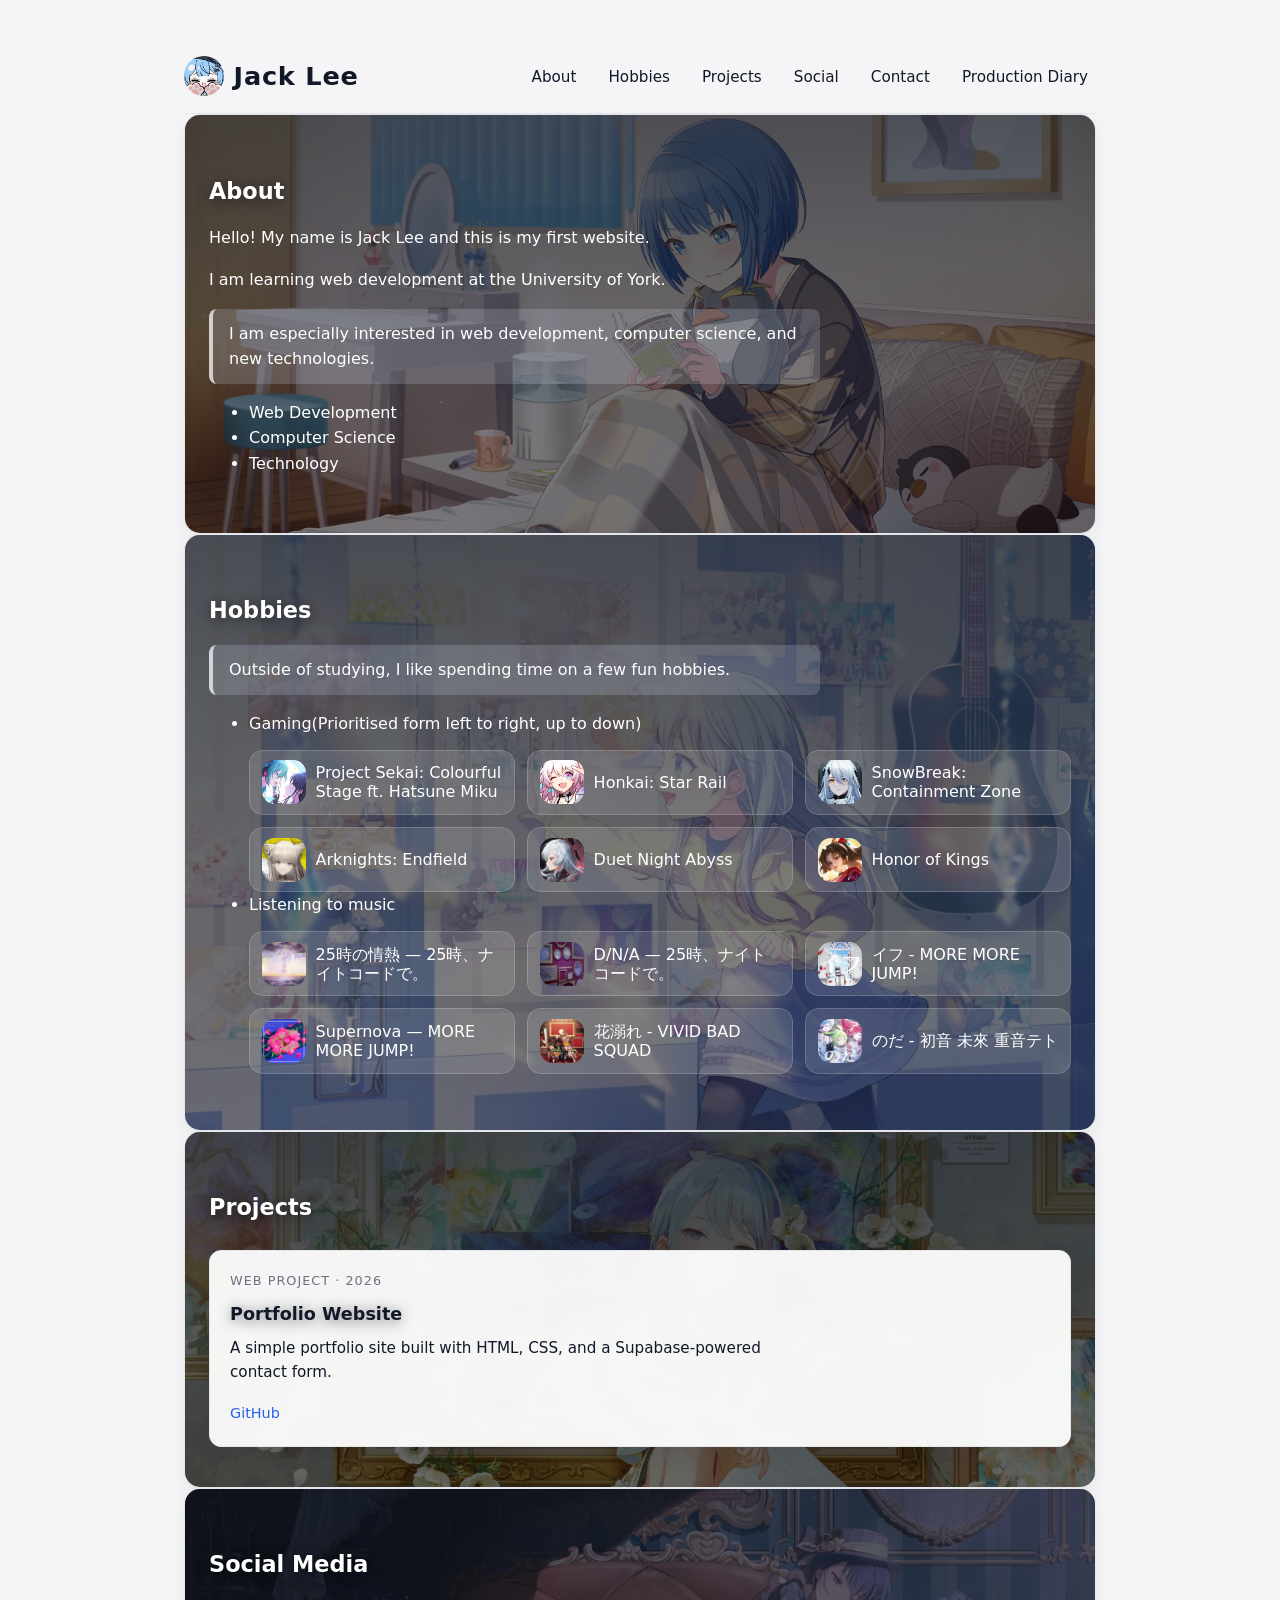
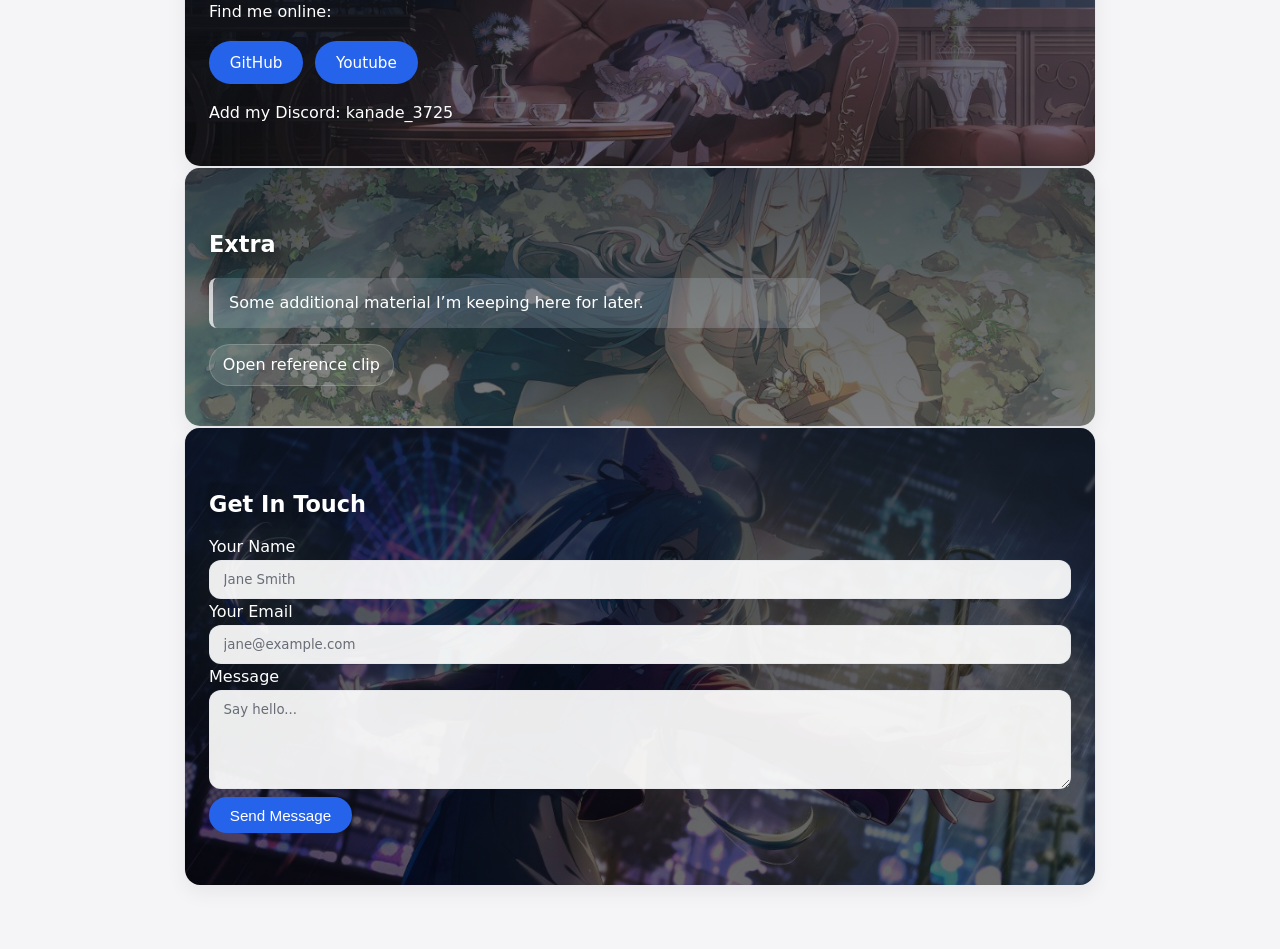
==== commit ef2c2fe0: "updated index.html" ====
--- a/index.html
+++ b/index.html
@@ -3,7 +3,7 @@
   <head>
     <meta charset="UTF-8">
     <meta name="viewport" content="width=device-width, initial-scale=1.0">
-    <title>My First Website</title>
+    <title>Jack Lee</title>
     <link rel="stylesheet" href="styles.css">
   </head>
   <body id="top">
@@ -50,7 +50,7 @@
           <p class="highlight">Outside of studying, I like spending time on a few fun hobbies.</p>
           <ul>
             <li>
-              Gaming
+              Gaming(Prioritised form left to right, up to down)
               <ul class="game-list">
                 <li>
                   <a href="https://colorfulstage.com" target="_blank" rel="noopener noreferrer">
@@ -90,8 +90,47 @@
                 </li>
               </ul>
             </li>
-            <li>Listening to music</li>
-            <li>Learning new tech</li>
+            <li>
+              Listening to music
+              <ul class="game-list">
+                <li>
+                  <a href="https://music.youtube.com/watch?v=uVI6H0LYyzM&si=hDwsbFXN3mJoSKnQ" target="_blank" rel="noopener noreferrer">
+                    <img src="jacket_s_409.png" alt="" aria-hidden="true" />
+                    <span>25時の情熱 — 25時、ナイトコードで。</span>
+                  </a>
+                </li>
+                <li>
+                  <a href="https://music.youtube.com/watch?v=gmIky0MBMhg&si=jYJ6bicy-vap4Cq_" target="_blank" rel="noopener noreferrer">
+                    <img src="jacket_s_596.png" alt="" aria-hidden="true" />
+                    <span>D/N/A — 25時、ナイトコードで。</span>
+                  </a>
+                </li>
+                <li>
+                  <a href="https://music.youtube.com/watch?v=JlE1-9hd3zY&si=8SOzD250KdZmwDIg" target="_blank" rel="noopener noreferrer">
+                    <img src="jacket_s_211.png" alt="" aria-hidden="true" />
+                    <span>イフ - MORE MORE JUMP!</span>
+                  </a>
+                </li>
+                <li>
+                  <a href="https://music.youtube.com/watch?v=D5Ev7J8KJrA&si=KoVp66zZP7pQnsWI" target="_blank" rel="noopener noreferrer">
+                    <img src="jacket_s_457.png" alt="" aria-hidden="true" />
+                    <span>Supernova — MORE MORE JUMP!</span>
+                  </a>
+                </li>
+                <li>
+                  <a href="https://music.youtube.com/watch?v=t6jj-Y_0Qso&si=p0Sc-WwXF-YT7bkL" target="_blank" rel="noopener noreferrer">
+                    <img src="jacket_s_557.png" alt="" aria-hidden="true" />
+                    <span>花溺れ - VIVID BAD SQUAD</span>
+                  </a>
+                </li>
+                <li>
+                  <a href="https://music.youtube.com/watch?v=c7xcEw1OsSA&si=Jd_szywv-Wlxx24s" target="_blank" rel="noopener noreferrer">
+                    <img src="jacket_s_558.png" alt="" aria-hidden="true" />
+                    <span>のだ - 初音 未來 重音テト</span>
+                  </a>
+                </li>
+              </ul>
+            </li>
           </ul>
         </section>
 
@@ -137,7 +176,7 @@
           <details class="video-details">
             <summary>Open reference clip</summary>
             <div class="video-embed" aria-label="Embedded video">
-              <video controls preload="metadata" autoplay muted playsinline>
+              <video controls preload="metadata" autoplay playsinline>
                 <source src="assets/rickroll.mp4" type="video/mp4" />
                 Your browser does not support the video tag.
               </video>
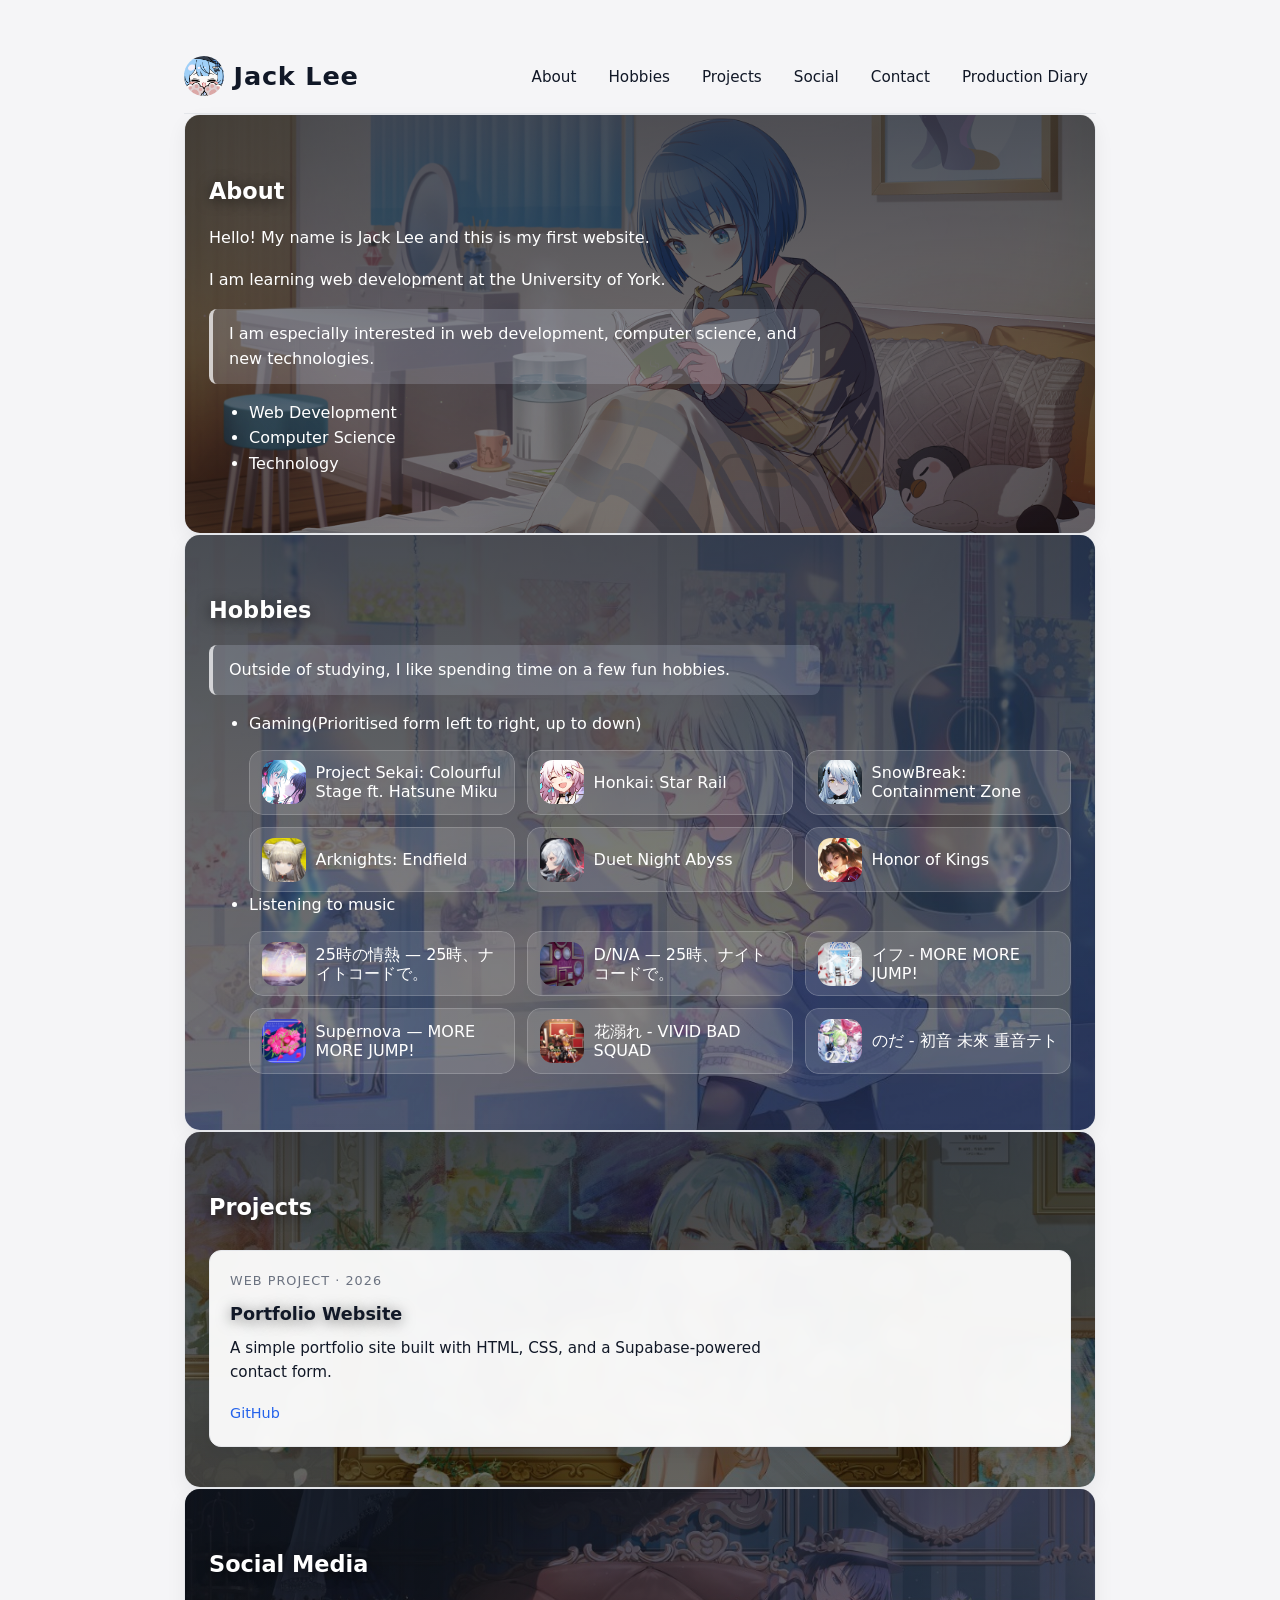
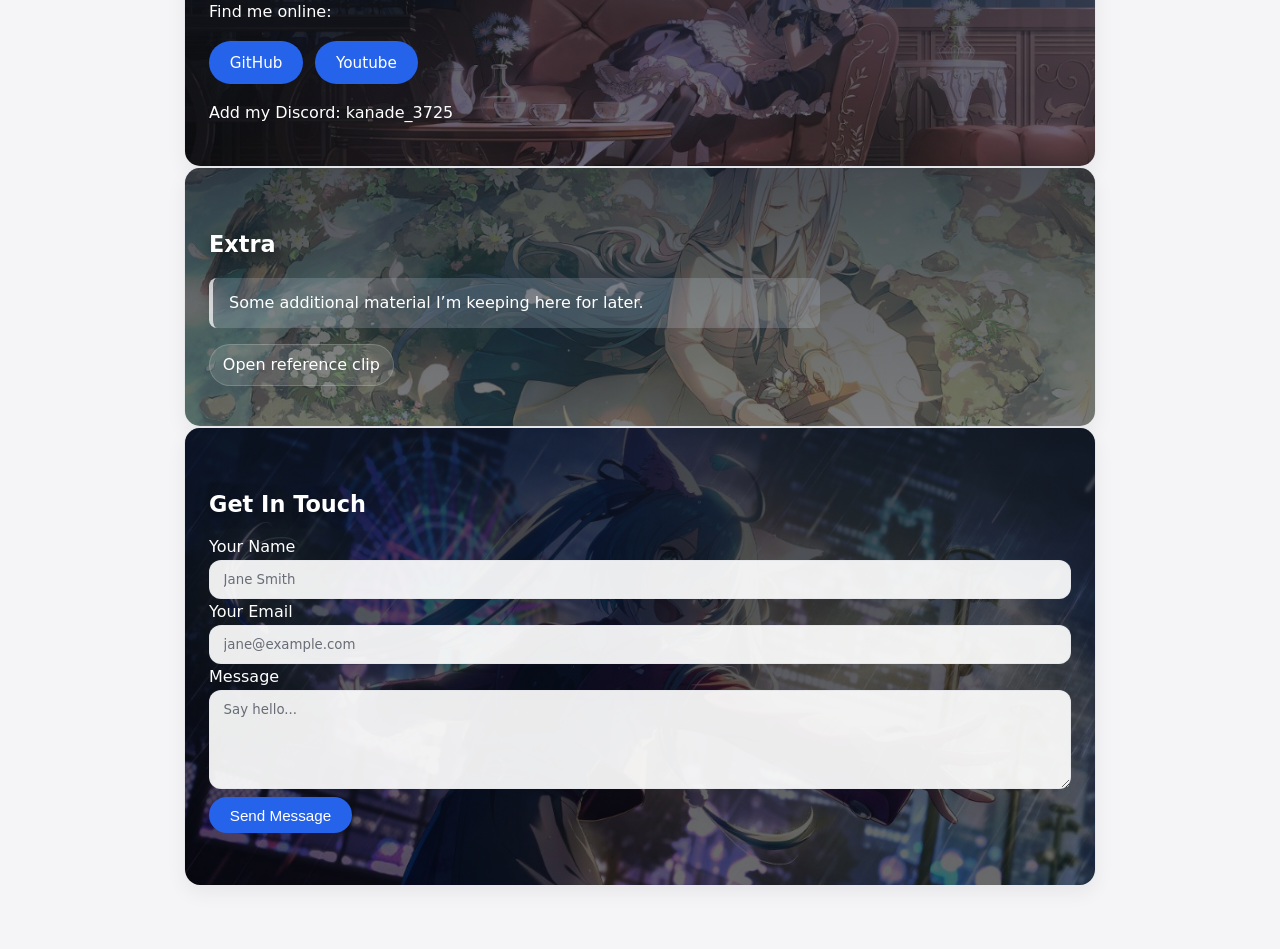
==== commit 58fc7d70: "updated path for music covers" ====
--- a/index.html
+++ b/index.html
@@ -95,37 +95,37 @@
               <ul class="game-list">
                 <li>
                   <a href="https://music.youtube.com/watch?v=uVI6H0LYyzM&si=hDwsbFXN3mJoSKnQ" target="_blank" rel="noopener noreferrer">
-                    <img src="jacket_s_409.png" alt="" aria-hidden="true" />
+                    <img src="assets/jacket_s_409.png" alt="" aria-hidden="true" />
                     <span>25時の情熱 — 25時、ナイトコードで。</span>
                   </a>
                 </li>
                 <li>
                   <a href="https://music.youtube.com/watch?v=gmIky0MBMhg&si=jYJ6bicy-vap4Cq_" target="_blank" rel="noopener noreferrer">
-                    <img src="jacket_s_596.png" alt="" aria-hidden="true" />
+                    <img src="assets/jacket_s_596.png" alt="" aria-hidden="true" />
                     <span>D/N/A — 25時、ナイトコードで。</span>
                   </a>
                 </li>
                 <li>
                   <a href="https://music.youtube.com/watch?v=JlE1-9hd3zY&si=8SOzD250KdZmwDIg" target="_blank" rel="noopener noreferrer">
-                    <img src="jacket_s_211.png" alt="" aria-hidden="true" />
+                    <img src="assets/jacket_s_211.png" alt="" aria-hidden="true" />
                     <span>イフ - MORE MORE JUMP!</span>
                   </a>
                 </li>
                 <li>
                   <a href="https://music.youtube.com/watch?v=D5Ev7J8KJrA&si=KoVp66zZP7pQnsWI" target="_blank" rel="noopener noreferrer">
-                    <img src="jacket_s_457.png" alt="" aria-hidden="true" />
+                    <img src="assets/jacket_s_457.png" alt="" aria-hidden="true" />
                     <span>Supernova — MORE MORE JUMP!</span>
                   </a>
                 </li>
                 <li>
                   <a href="https://music.youtube.com/watch?v=t6jj-Y_0Qso&si=p0Sc-WwXF-YT7bkL" target="_blank" rel="noopener noreferrer">
-                    <img src="jacket_s_557.png" alt="" aria-hidden="true" />
+                    <img src="assets/jacket_s_557.png" alt="" aria-hidden="true" />
                     <span>花溺れ - VIVID BAD SQUAD</span>
                   </a>
                 </li>
                 <li>
                   <a href="https://music.youtube.com/watch?v=c7xcEw1OsSA&si=Jd_szywv-Wlxx24s" target="_blank" rel="noopener noreferrer">
-                    <img src="jacket_s_558.png" alt="" aria-hidden="true" />
+                    <img src="assets/jacket_s_558.png" alt="" aria-hidden="true" />
                     <span>のだ - 初音 未來 重音テト</span>
                   </a>
                 </li>
